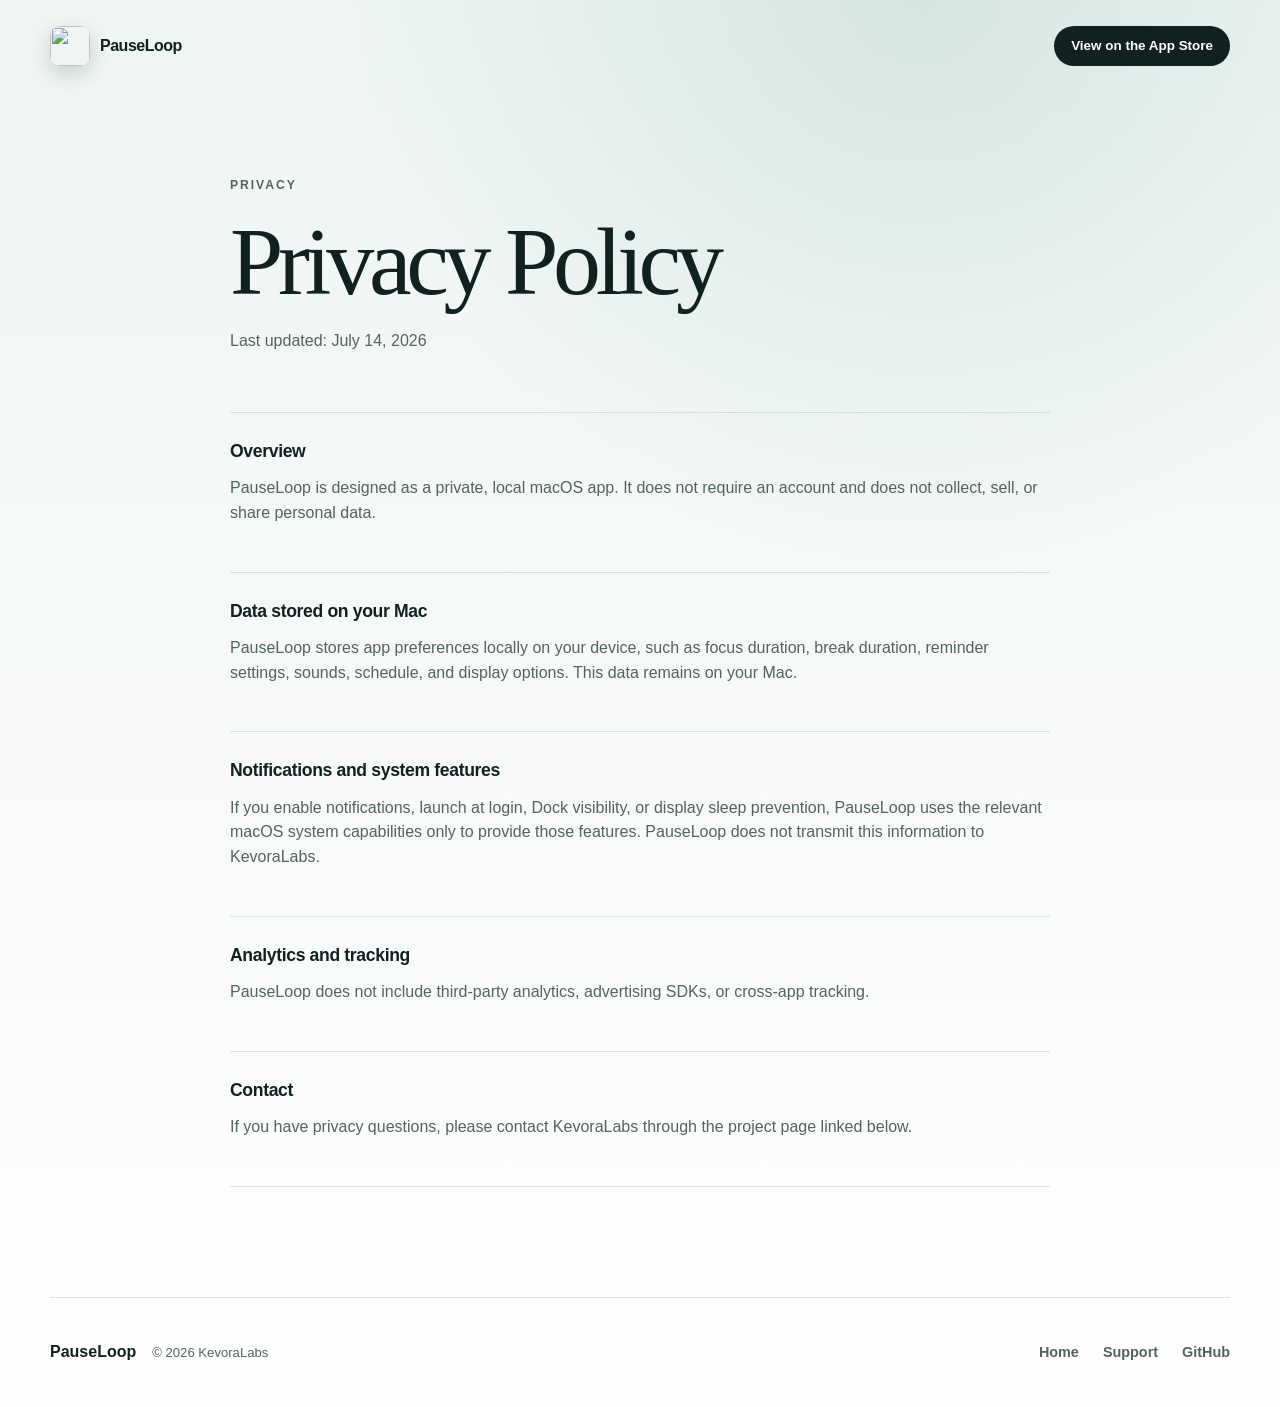
==== privacy.html @ a6ae3cb4 "feat: add Homebrew installation section and navigation" ====
<!doctype html>
<html lang="en">
<head>
  <meta charset="utf-8">
  <meta name="viewport" content="width=device-width, initial-scale=1">
  <meta name="description" content="PauseLoop privacy policy.">
  <meta name="theme-color" content="#e8f1ef">
  <title>Privacy Policy — PauseLoop</title>
  <link rel="icon" href="assets/app-icon.webp">
  <link rel="stylesheet" href="styles.css">
</head>
<body class="simple-page">
  <header class="site-header simple-header">
    <div class="shell nav-inner">
      <a class="brand" href="index.html" aria-label="PauseLoop home">
        <img src="assets/app-icon.webp" alt="" width="42" height="42">
        <span>PauseLoop</span>
      </a>
      <div class="nav-actions">
        <a class="nav-download" href="macappstore://itunes.apple.com/app/id6790401487?mt=12&amp;l=us">View on the App Store</a>
      </div>
    </div>
  </header>

  <main class="legal shell">
    <p class="eyebrow">Privacy</p>
    <h1>Privacy Policy</h1>
    <p class="legal-updated">Last updated: July 14, 2026</p>

    <section>
      <h2>Overview</h2>
      <p>PauseLoop is designed as a private, local macOS app. It does not require an account and does not collect, sell, or share personal data.</p>
    </section>

    <section>
      <h2>Data stored on your Mac</h2>
      <p>PauseLoop stores app preferences locally on your device, such as focus duration, break duration, reminder settings, sounds, schedule, and display options. This data remains on your Mac.</p>
    </section>

    <section>
      <h2>Notifications and system features</h2>
      <p>If you enable notifications, launch at login, Dock visibility, or display sleep prevention, PauseLoop uses the relevant macOS system capabilities only to provide those features. PauseLoop does not transmit this information to KevoraLabs.</p>
    </section>

    <section>
      <h2>Analytics and tracking</h2>
      <p>PauseLoop does not include third-party analytics, advertising SDKs, or cross-app tracking.</p>
    </section>

    <section>
      <h2>Contact</h2>
      <p>If you have privacy questions, please contact KevoraLabs through the project page linked below.</p>
    </section>
  </main>

  <footer class="footer shell">
    <div><strong>PauseLoop</strong><span>© 2026 KevoraLabs</span></div>
    <nav aria-label="Footer navigation">
      <a href="index.html">Home</a>
      <a href="support.html">Support</a>
      <a href="https://github.com/KevoraLabs/pauseloop-site">GitHub</a>
    </nav>
  </footer>
</body>
</html>
---- styles.css ----
:root {
  --ink: #10211f;
  --ink-soft: #53635f;
  --pine: #2f806e;
  --pine-deep: #174f44;
  --mist: #e8f1ef;
  --fog: #f6f9f8;
  --white: #ffffff;
  --night: #071714;
  --ember: #f4a51c;
  --line: rgba(16, 33, 31, 0.12);
  --shadow: 0 36px 90px rgba(18, 53, 47, 0.16);
  --shell: min(1180px, calc(100vw - 48px));
  color-scheme: light;
}

* { box-sizing: border-box; }
html { scroll-behavior: smooth; }
body {
  margin: 0;
  color: var(--ink);
  background: var(--fog);
  font-family: -apple-system, BlinkMacSystemFont, "SF Pro Text", "PingFang SC", "Hiragino Sans", sans-serif;
  font-size: 16px;
  line-height: 1.55;
  -webkit-font-smoothing: antialiased;
}
img { max-width: 100%; display: block; }
a { color: inherit; }
button, select { font: inherit; }
.shell { width: var(--shell); margin-inline: auto; }
.visually-hidden {
  position: absolute; width: 1px; height: 1px; padding: 0; margin: -1px;
  overflow: hidden; clip: rect(0, 0, 0, 0); white-space: nowrap; border: 0;
}
.skip-link {
  position: fixed; top: 10px; left: 10px; z-index: 100;
  padding: 10px 14px; border-radius: 10px; background: var(--night); color: white;
  transform: translateY(-150%); transition: transform .2s ease;
}
.skip-link:focus { transform: translateY(0); }

.site-header {
  position: fixed; z-index: 50; inset: 0 0 auto;
  padding: 14px 0;
  transition: background .25s ease, border-color .25s ease, backdrop-filter .25s ease;
}
.site-header.scrolled {
  background: rgba(246, 249, 248, 0.84);
  border-bottom: 1px solid rgba(16, 33, 31, 0.08);
  -webkit-backdrop-filter: blur(18px);
  backdrop-filter: blur(18px);
}
.nav-inner { min-height: 48px; display: flex; align-items: center; justify-content: space-between; gap: 30px; }
.brand { display: inline-flex; align-items: center; gap: 10px; text-decoration: none; font-weight: 760; letter-spacing: -0.03em; }
.brand img { width: 40px; height: 40px; border-radius: 10px; box-shadow: 0 8px 20px rgba(7, 23, 20, .16); }
.desktop-nav { display: flex; gap: 32px; margin-left: auto; }
.desktop-nav a, .footer a { color: var(--ink-soft); text-decoration: none; font-size: .9rem; font-weight: 600; }
.desktop-nav a:hover, .footer a:hover { color: var(--pine); }
.nav-actions { display: flex; align-items: center; gap: 10px; }
.language-control select {
  border: 1px solid var(--line); border-radius: 999px; padding: 9px 30px 9px 13px;
  color: var(--ink); background: rgba(255,255,255,.62); cursor: pointer;
}
.nav-download {
  text-decoration: none; border-radius: 999px; background: var(--ink); color: white;
  padding: 10px 17px; font-size: .84rem; font-weight: 700; white-space: nowrap;
  transition: transform .2s ease, background .2s ease;
}
.nav-download:hover { transform: translateY(-1px); background: var(--pine-deep); }

.hero {
  position: relative; min-height: 1120px; padding: 172px 0 96px; overflow: hidden;
  background: linear-gradient(180deg, #eef5f3 0%, #f6f9f8 72%);
}
.hero-atmosphere { position: absolute; inset: 0; pointer-events: none; overflow: hidden; }
.hero-atmosphere::before, .hero-atmosphere::after, .hero-atmosphere span {
  content: ""; position: absolute; border-radius: 50%; filter: blur(2px);
}
.hero-atmosphere::before { width: 520px; height: 520px; left: -210px; top: 110px; border: 1px solid rgba(47,128,110,.18); }
.hero-atmosphere::after { width: 750px; height: 750px; right: -360px; top: -320px; border: 1px solid rgba(47,128,110,.14); }
.hero-atmosphere span { width: 300px; height: 300px; left: 64%; top: 20%; background: rgba(244,165,28,.11); filter: blur(100px); }
.hero-copy { position: relative; z-index: 2; text-align: center; max-width: 920px; }
.eyebrow {
  margin: 0 0 20px; color: var(--pine); font-size: .76rem; font-weight: 800;
  letter-spacing: .16em; text-transform: uppercase;
}
.hero h1, h2 {
  font-family: "Iowan Old Style", "Palatino Linotype", "Songti SC", Georgia, serif;
  font-weight: 500; letter-spacing: -0.055em; line-height: .98;
}
.hero h1 { margin: 0; font-size: clamp(4rem, 9vw, 8rem); }
.hero h1 em, h2 em { color: var(--pine); font-weight: 500; }
.hero-lede { max-width: 720px; margin: 34px auto 0; color: var(--ink-soft); font-size: clamp(1.08rem, 2vw, 1.35rem); }
.hero-actions { display: flex; justify-content: center; align-items: center; gap: 26px; margin-top: 34px; }
.store-button {
  display: inline-flex; align-items: center; gap: 11px; padding: 11px 19px 11px 15px;
  border-radius: 15px; background: var(--night); color: white; text-decoration: none;
  box-shadow: 0 12px 30px rgba(7,23,20,.18); transition: transform .2s ease, box-shadow .2s ease;
}
.store-button:hover { transform: translateY(-2px); box-shadow: 0 17px 36px rgba(7,23,20,.24); }
.store-button svg { width: 27px; height: 27px; fill: currentColor; }
.store-button span { display: grid; text-align: left; line-height: 1.05; }
.store-button small { font-size: .66rem; opacity: .76; }
.store-button strong { font-size: 1.05rem; letter-spacing: -.02em; }
.quiet-link { display: inline-flex; gap: 10px; text-decoration: none; color: var(--ink-soft); font-weight: 650; }
.quiet-link:hover { color: var(--pine); }
.requirements { color: #70807c; font-size: .82rem; margin: 20px 0 0; }
.hero-product { position: relative; z-index: 2; margin-top: 72px; }
.hero-product img {
  position: relative;
  width: min(1060px, 92%);
  height: auto;
  aspect-ratio: 1944 / 1808;
  margin: 0 auto;
  filter: drop-shadow(0 46px 50px rgba(12, 42, 37, .22));
}
.product-halo {
  position: absolute; width: 82%; aspect-ratio: 1944 / 1808; left: 9%; top: 7%; border-radius: 48%;
  background: radial-gradient(ellipse, rgba(47,128,110,.20), transparent 66%); filter: blur(34px);
}

.rhythm-section { position: relative; padding: 150px 0 130px; background: var(--white); overflow: hidden; }
.rhythm-intro { display: grid; grid-template-columns: 1fr 1fr; column-gap: 70px; align-items: end; }
.rhythm-intro .eyebrow { grid-column: 1 / -1; }
h2 { margin: 0; font-size: clamp(3.1rem, 6vw, 6rem); }
.rhythm-intro > p:last-child { color: var(--ink-soft); font-size: 1.12rem; max-width: 470px; margin: 0 0 8px; }
.rhythm-track {
  position: relative; display: grid; grid-template-columns: 1.5fr .6fr 1fr; gap: 18px;
  margin-top: 94px; padding-top: 44px;
}
.track-line { position: absolute; inset: 0 0 auto; height: 2px; background: var(--line); }
.track-progress { display: block; width: calc(var(--rhythm-progress, 0) * 100%); height: 100%; background: var(--pine); transition: width .08s linear; }
.track-cursor {
  position: absolute; left: calc(var(--rhythm-progress, 0) * 100%); top: 50%; width: 14px; height: 14px;
  border-radius: 50%; background: var(--ember); box-shadow: 0 0 0 7px rgba(244,165,28,.16);
  transform: translate(-50%, -50%); transition: left .08s linear;
}
.interval { min-height: 215px; padding: 28px; border-top: 3px solid; background: #f5f8f7; }
.interval span { display: block; color: var(--ink-soft); font-size: .84rem; font-weight: 750; }
.interval strong { display: inline-block; margin-top: 28px; font-family: "Iowan Old Style", Georgia, serif; font-size: 5rem; font-weight: 500; line-height: .85; letter-spacing: -.07em; }
.interval small { margin-left: 9px; color: var(--ink-soft); }
.interval-focus { border-color: var(--pine); }
.interval-short { border-color: var(--ember); background: #fff9ee; }
.interval-long { border-color: #315b75; background: #f1f6f9; }
.rhythm-note { margin-top: 24px; color: var(--ink-soft); font-size: .85rem; text-align: right; }

.experience { padding: 150px 0; }
.section-heading { display: grid; grid-template-columns: 1.2fr .8fr; gap: 70px; align-items: end; }
.section-heading h2 { font-size: clamp(3rem, 5vw, 5rem); }
.section-heading > p { max-width: 460px; margin: 0 0 6px; color: var(--ink-soft); font-size: 1.08rem; }
.shot-switcher { margin-top: 72px; }
.shot-tabs { display: flex; width: max-content; margin: 0 auto 20px; padding: 5px; border-radius: 999px; background: #e5ecea; }
.shot-tabs button { border: 0; border-radius: 999px; padding: 10px 20px; color: var(--ink-soft); background: transparent; cursor: pointer; font-weight: 700; }
.shot-tabs button[aria-selected="true"] { color: var(--pine-deep); background: white; box-shadow: 0 4px 16px rgba(16,33,31,.08); }
.shot-stage { position: relative; }
.shot-stage img {
  position: relative;
  z-index: 1;
  width: 100%;
  height: auto;
  aspect-ratio: 1944 / 1808;
  filter: drop-shadow(0 34px 38px rgba(12,42,37,.18));
  transition: opacity .18s ease, transform .25s ease;
}
.shot-stage img.changing { opacity: 0; transform: translateY(8px); }
.shot-glow { position: absolute; inset: 7% 3% 7%; border-radius: 48%; background: rgba(47,128,110,.18); filter: blur(65px); }
.shot-caption { max-width: 670px; margin: 24px auto 0; color: var(--ink-soft); text-align: center; }

.break-moment { position: relative; min-height: 790px; display: flex; align-items: center; padding: 140px 0; color: white; background: var(--night); overflow: hidden; }
.break-vignette { position: absolute; inset: 0; }
.break-vignette::before { content: ""; position: absolute; inset: 0; background: radial-gradient(circle at 68% 48%, rgba(46,138,112,.42), transparent 34%); }
.break-vignette::after { content: ""; position: absolute; width: 760px; height: 760px; right: -100px; top: 5%; border: 1px solid rgba(255,255,255,.13); border-radius: 50%; }
.break-vignette span { position: absolute; border: 1px solid rgba(255,255,255,.1); border-radius: 50%; }
.break-vignette span:nth-child(1) { width: 500px; height: 500px; right: 30px; top: 20%; }
.break-vignette span:nth-child(2) { width: 300px; height: 300px; right: 130px; top: 33%; }
.break-vignette span:nth-child(3) { width: 90px; height: 90px; right: 235px; top: 47%; background: rgba(255,255,255,.08); box-shadow: 0 0 70px rgba(255,255,255,.16); }
.break-copy { position: relative; z-index: 1; }
.eyebrow.light { color: #96c7bc; }
.break-copy h2 { max-width: 870px; }
.break-copy h2 em { color: #9bd3c7; }
.break-copy > p:not(.eyebrow) { max-width: 570px; margin: 32px 0; color: rgba(255,255,255,.66); font-size: 1.1rem; }
.break-copy ul { display: flex; gap: 30px; padding: 0; margin: 44px 0 0; list-style: none; }
.break-copy li { padding-top: 14px; border-top: 1px solid rgba(255,255,255,.26); font-size: .84rem; color: rgba(255,255,255,.82); }

.details { display: grid; grid-template-columns: .9fr 1.1fr; gap: 110px; padding: 150px 0; }
.detail-lead { position: sticky; top: 150px; align-self: start; }
.detail-lead h2 { font-size: clamp(3rem, 5vw, 5.2rem); }
.detail-list { border-top: 1px solid var(--line); }
.detail-list article { display: grid; grid-template-columns: 44px 1fr; gap: 18px; padding: 34px 0; border-bottom: 1px solid var(--line); }
.detail-list article > span { width: 38px; height: 38px; display: grid; place-items: center; border-radius: 50%; color: var(--pine); background: var(--mist); font-size: 1.2rem; }
.detail-list h3 { margin: 0 0 8px; font-size: 1.15rem; }
.detail-list p { max-width: 500px; margin: 0; color: var(--ink-soft); }

.closing { padding: 120px 0 145px; text-align: center; border-top: 1px solid var(--line); }
.closing img { margin: 0 auto 30px; border-radius: 25%; box-shadow: 0 22px 55px rgba(7,23,20,.18); }
.closing h2 { max-width: 930px; margin-inline: auto; }
.closing > p:not(.eyebrow) { color: var(--ink-soft); font-size: 1.1rem; }
.closing .store-button { margin-top: 12px; }
.footer { min-height: 110px; display: flex; justify-content: space-between; align-items: center; border-top: 1px solid var(--line); }
.footer > div { display: flex; gap: 16px; align-items: baseline; }
.footer span { color: var(--ink-soft); font-size: .82rem; }
.footer nav { display: flex; gap: 24px; }

.simple-page {
  min-height: 100vh;
  background:
    radial-gradient(circle at 72% 0%, rgba(47, 128, 110, 0.13), transparent 34%),
    linear-gradient(180deg, #eef5f3 0%, var(--fog) 48%, #fff 100%);
}
.simple-header {
  position: static;
  padding-top: 22px;
}
.legal {
  max-width: 820px;
  padding: 92px 0 110px;
}
.legal h1 {
  margin: 0;
  font-family: "Iowan Old Style", "Palatino Linotype", "Songti SC", Georgia, serif;
  font-size: clamp(3.4rem, 8vw, 6rem);
  font-weight: 500;
  letter-spacing: -0.055em;
  line-height: .98;
}
.legal-updated {
  margin: 20px 0 58px;
  color: var(--ink-soft);
}
.legal section {
  padding: 30px 0;
  border-top: 1px solid var(--line);
}
.legal section:last-child {
  border-bottom: 1px solid var(--line);
}
.legal h2 {
  margin: 0 0 12px;
  font-family: inherit;
  font-size: 1.1rem;
  font-weight: 800;
  letter-spacing: -0.02em;
}
.legal p,
.legal li {
  color: var(--ink-soft);
}
.legal ul {
  margin: 0;
  padding-left: 1.2rem;
}
.support-link {
  display: inline-flex;
  margin-top: 6px;
  color: var(--pine-deep);
  font-weight: 750;
  text-decoration-thickness: 2px;
  text-underline-offset: 4px;
}

.reveal { opacity: 0; transform: translateY(24px); transition: opacity .7s ease, transform .7s cubic-bezier(.2,.7,.2,1); }
.reveal.visible { opacity: 1; transform: none; }
:focus-visible { outline: 3px solid var(--ember); outline-offset: 4px; }

@media (max-width: 900px) {
  :root { --shell: min(100% - 32px, 720px); }
  .desktop-nav { display: none; }
  .nav-download { display: none; }
  .hero { min-height: auto; padding-top: 150px; }
  .hero-product { margin-top: 54px; }
  .rhythm-intro, .section-heading, .details { grid-template-columns: 1fr; gap: 34px; }
  .rhythm-intro > p:last-child, .section-heading > p { margin: 0; }
  .rhythm-track { grid-template-columns: 1fr 1fr; }
  .interval-focus { grid-column: 1 / -1; }
  .details { padding-block: 110px; }
  .detail-lead { position: static; }
  .break-vignette { opacity: .6; transform: translateX(34%); }
}

@media (max-width: 620px) {
  .site-header { padding-block: 9px; }
  .brand img { width: 36px; height: 36px; }
  .language-control select { max-width: 126px; }
  .hero { padding: 130px 0 72px; }
  .hero h1 { font-size: clamp(3.5rem, 17vw, 5rem); }
  .hero-actions { flex-direction: column; gap: 17px; }
  .hero-product { width: calc(100% + 80px); margin-left: -40px; }
  .rhythm-section, .experience { padding-block: 96px; }
  h2 { font-size: 3.2rem; }
  .rhythm-track { grid-template-columns: 1fr; margin-top: 65px; }
  .interval-focus { grid-column: auto; }
  .track-line { display: none; }
  .rhythm-note { text-align: left; }
  .shot-tabs { width: 100%; }
  .shot-tabs button { flex: 1; padding-inline: 8px; font-size: .85rem; }
  .shot-stage { width: calc(100% + 64px); margin-left: -32px; }
  .break-moment { min-height: 700px; padding-block: 100px; }
  .break-copy ul { display: grid; gap: 16px; }
  .break-vignette { transform: translateX(60%); }
  .details { gap: 60px; }
  .closing { padding-block: 96px; }
  .footer { padding-block: 32px; flex-direction: column; align-items: flex-start; gap: 22px; }
  .footer > div { display: grid; gap: 2px; }
}

@media (prefers-reduced-motion: reduce) {
  html { scroll-behavior: auto; }
  *, *::before, *::after { animation-duration: .01ms !important; transition-duration: .01ms !important; }
  .reveal { opacity: 1; transform: none; }
}

.hero-homebrew { color: var(--ink-soft); font-size: .88rem; margin-top: 16px; display: flex; align-items: center; justify-content: center; gap: 8px; flex-wrap: wrap; }
.homebrew-inline-link { color: var(--pine); font-weight: 600; text-decoration: none; transition: color .2s ease; }
.homebrew-inline-link:hover { color: var(--pine-deep); text-decoration: underline; }
.homebrew-inline-link code { background: rgba(47, 128, 110, 0.1); padding: 3px 8px; border-radius: 6px; font-family: ui-monospace, SFMono-Regular, Consolas, monospace; font-size: .82rem; color: var(--ink); }

.install-section { padding-block: 100px 40px; }
.install-card { background: linear-gradient(145deg, #0e2420, #081a17); border: 1px solid rgba(47, 128, 110, 0.3); border-radius: 28px; padding: 52px; color: white; box-shadow: 0 24px 70px rgba(7, 23, 20, 0.28); }
.install-header { max-width: 680px; margin-bottom: 38px; }
.install-badge { display: inline-flex; align-items: center; gap: 8px; background: rgba(47, 128, 110, 0.25); color: #44bba2; padding: 6px 14px; border-radius: 99px; font-size: .74rem; font-weight: 800; letter-spacing: .12em; text-transform: uppercase; margin-bottom: 18px; }
.install-header h2 { margin: 0 0 12px; font-size: clamp(2.5rem, 4vw, 3.8rem); line-height: 1.05; color: white; }
.install-desc { color: #a4beba; font-size: 1.1rem; line-height: 1.6; margin: 0; }

.terminal-box { background: #040c0b; border-radius: 18px; border: 1px solid rgba(255, 255, 255, 0.1); overflow: hidden; box-shadow: 0 20px 45px rgba(0, 0, 0, 0.4); }
.terminal-top { background: #0a1614; padding: 12px 18px; display: flex; align-items: center; justify-content: space-between; border-bottom: 1px solid rgba(255, 255, 255, 0.08); }
.terminal-dots { display: flex; gap: 7px; }
.terminal-dots span { width: 11px; height: 11px; border-radius: 50%; background: #ff5f56; }
.terminal-dots span:nth-child(2) { background: #ffbd2e; }
.terminal-dots span:nth-child(3) { background: #27c93f; }
.terminal-title { font-size: .8rem; color: #6e8884; font-family: ui-monospace, SFMono-Regular, Consolas, monospace; font-weight: 600; }
.copy-btn { background: rgba(255, 255, 255, 0.08); border: 1px solid rgba(255, 255, 255, 0.14); color: #d4e0dd; border-radius: 8px; padding: 6px 12px; font-size: .8rem; font-weight: 600; cursor: pointer; display: inline-flex; align-items: center; gap: 6px; transition: all .2s ease; }
.copy-btn:hover { background: rgba(255, 255, 255, 0.18); border-color: rgba(255, 255, 255, 0.28); color: white; }
.copy-btn.copied { background: rgba(47, 128, 110, 0.35); border-color: rgba(68, 187, 162, 0.6); color: #44bba2; }

.terminal-code { padding: 24px; font-family: ui-monospace, SFMono-Regular, Menlo, Monaco, Consolas, monospace; font-size: 1rem; color: #e2f0ed; display: flex; align-items: center; gap: 12px; overflow-x: auto; }
.terminal-code .prompt { color: #2f806e; font-weight: 700; user-select: none; }
.terminal-code code { font-family: inherit; white-space: nowrap; }

.install-steps { display: grid; grid-template-columns: repeat(3, 1fr); gap: 20px; margin-top: 34px; }
.install-step { background: rgba(255, 255, 255, 0.04); border: 1px solid rgba(255, 255, 255, 0.08); border-radius: 18px; padding: 22px; display: flex; gap: 16px; align-items: flex-start; }
.step-num { width: 34px; height: 34px; border-radius: 10px; background: rgba(47, 128, 110, 0.25); color: #44bba2; display: grid; place-items: center; font-weight: 800; font-size: .9rem; flex-shrink: 0; }
.install-step h3 { margin: 0 0 6px; font-size: 1.05rem; font-weight: 700; color: white; }
.install-step p { margin: 0; color: #a4beba; font-size: .88rem; line-height: 1.55; }
.mini-code { background: rgba(47, 128, 110, 0.2); padding: 2px 6px; border-radius: 5px; font-family: ui-monospace, SFMono-Regular, Consolas, monospace; font-size: .8rem; color: #44bba2; word-break: break-all; }

@media (max-width: 900px) {
  .install-steps { grid-template-columns: 1fr; gap: 14px; }
  .install-card { padding: 32px 24px; }
  .install-section { padding-block: 70px 30px; }
}
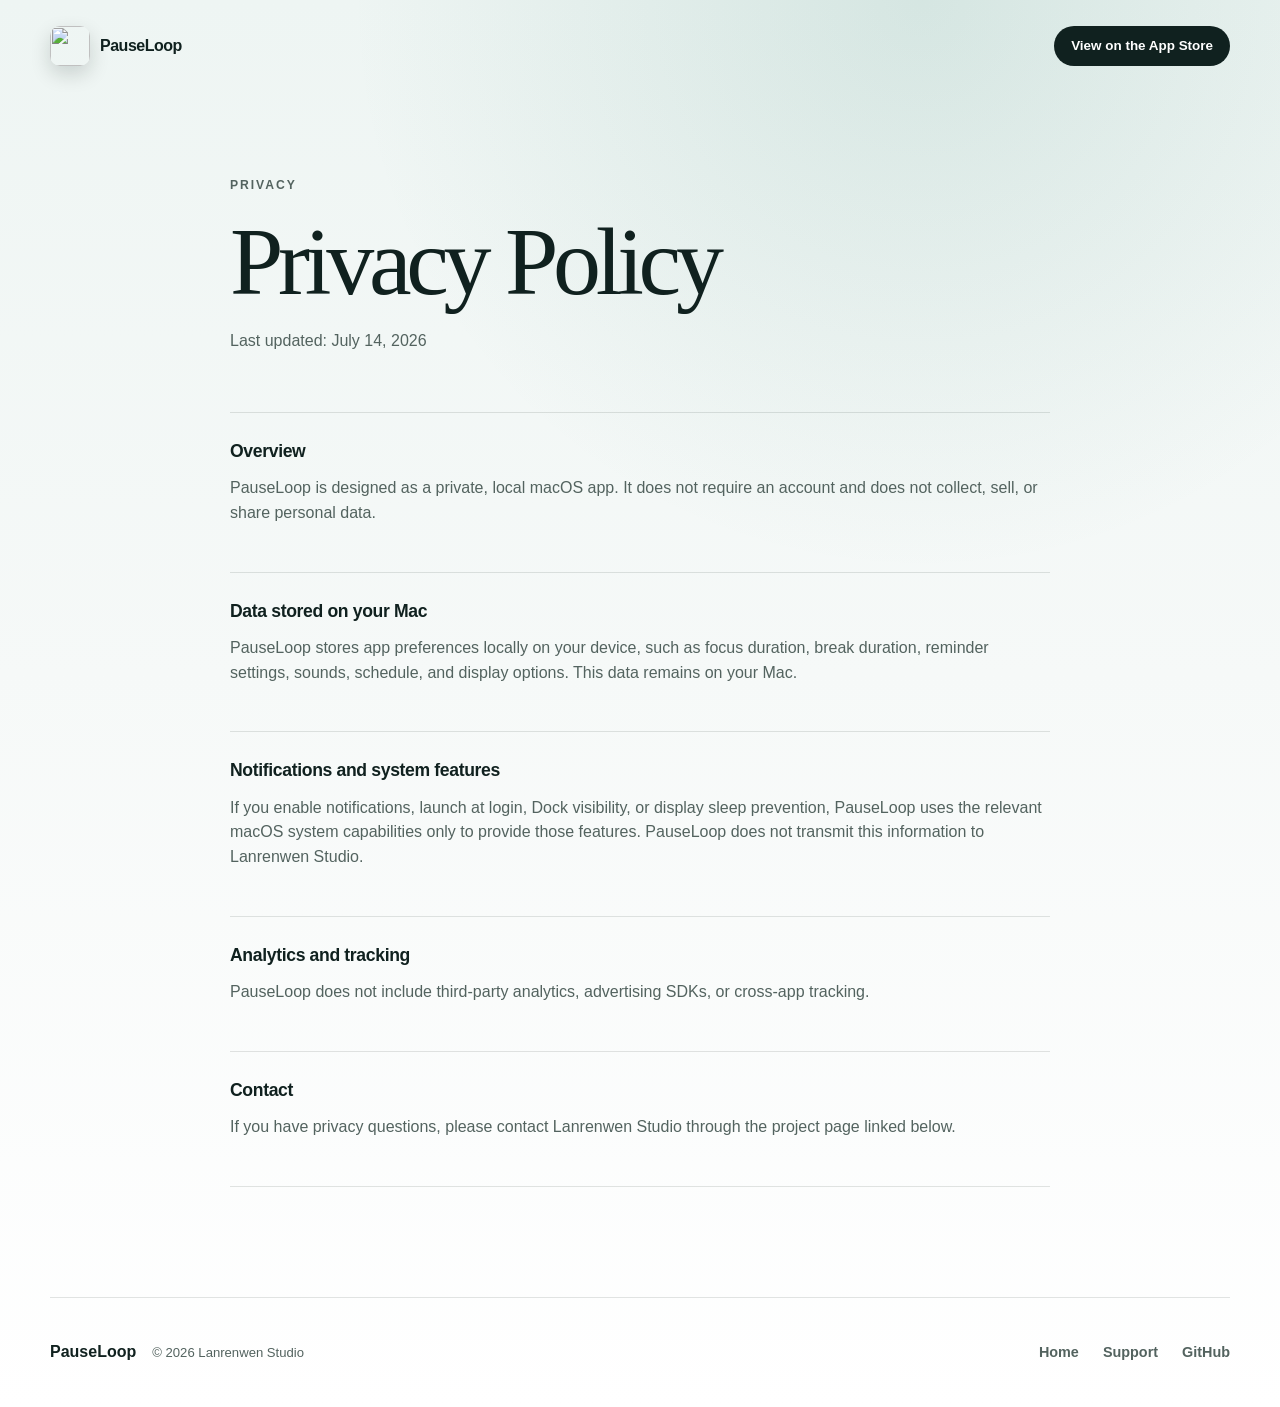
==== commit df2bb2b5: "chore: complete Lanrenwen Studio rebrand" ====
--- a/privacy.html
+++ b/privacy.html
@@ -39,7 +39,7 @@
 
     <section>
       <h2>Notifications and system features</h2>
-      <p>If you enable notifications, launch at login, Dock visibility, or display sleep prevention, PauseLoop uses the relevant macOS system capabilities only to provide those features. PauseLoop does not transmit this information to KevoraLabs.</p>
+      <p>If you enable notifications, launch at login, Dock visibility, or display sleep prevention, PauseLoop uses the relevant macOS system capabilities only to provide those features. PauseLoop does not transmit this information to Lanrenwen Studio.</p>
     </section>
 
     <section>
@@ -49,16 +49,16 @@
 
     <section>
       <h2>Contact</h2>
-      <p>If you have privacy questions, please contact KevoraLabs through the project page linked below.</p>
+      <p>If you have privacy questions, please contact Lanrenwen Studio through the project page linked below.</p>
     </section>
   </main>
 
   <footer class="footer shell">
-    <div><strong>PauseLoop</strong><span>© 2026 KevoraLabs</span></div>
+    <div><strong>PauseLoop</strong><span>© 2026 Lanrenwen Studio</span></div>
     <nav aria-label="Footer navigation">
       <a href="index.html">Home</a>
       <a href="support.html">Support</a>
-      <a href="https://github.com/KevoraLabs/pauseloop-site">GitHub</a>
+      <a href="https://github.com/LanrenwenStudio/pauseloop-site">GitHub</a>
     </nav>
   </footer>
 </body>
--- a/styles.css
+++ b/styles.css
@@ -92,7 +92,22 @@
 .hero h1 { margin: 0; font-size: clamp(4rem, 9vw, 8rem); }
 .hero h1 em, h2 em { color: var(--pine); font-weight: 500; }
 .hero-lede { max-width: 720px; margin: 34px auto 0; color: var(--ink-soft); font-size: clamp(1.08rem, 2vw, 1.35rem); }
-.hero-actions { display: flex; justify-content: center; align-items: center; gap: 26px; margin-top: 34px; }
+.hero-cta-group {
+  margin-top: 36px;
+  display: flex;
+  flex-direction: column;
+  align-items: center;
+  gap: 16px;
+}
+
+.hero-buttons-row {
+  display: flex;
+  align-items: center;
+  justify-content: center;
+  gap: 16px;
+  flex-wrap: wrap;
+}
+
 .store-button {
   display: inline-flex; align-items: center; gap: 11px; padding: 11px 19px 11px 15px;
   border-radius: 15px; background: var(--night); color: white; text-decoration: none;
@@ -103,9 +118,126 @@
 .store-button span { display: grid; text-align: left; line-height: 1.05; }
 .store-button small { font-size: .66rem; opacity: .76; }
 .store-button strong { font-size: 1.05rem; letter-spacing: -.02em; }
-.quiet-link { display: inline-flex; gap: 10px; text-decoration: none; color: var(--ink-soft); font-weight: 650; }
-.quiet-link:hover { color: var(--pine); }
-.requirements { color: #70807c; font-size: .82rem; margin: 20px 0 0; }
+
+.dmg-button {
+  display: inline-flex;
+  align-items: center;
+  gap: 10px;
+  padding: 13px 22px;
+  border-radius: 15px;
+  background: var(--pine-deep);
+  color: white;
+  text-decoration: none;
+  font-weight: 700;
+  font-size: 0.95rem;
+  box-shadow: 0 12px 30px rgba(47, 128, 110, 0.28);
+  transition: all 0.2s ease;
+}
+
+.dmg-button:hover {
+  transform: translateY(-2px);
+  background: var(--pine);
+  box-shadow: 0 16px 36px rgba(47, 128, 110, 0.38);
+}
+
+.hero-homebrew-bar {
+  display: flex;
+  align-items: center;
+  justify-content: center;
+  gap: 10px;
+  background: rgba(255, 255, 255, 0.85);
+  border: 1px solid rgba(47, 128, 110, 0.22);
+  padding: 6px 8px 6px 14px;
+  border-radius: 999px;
+  box-shadow: 0 8px 24px rgba(7, 23, 20, 0.06);
+  backdrop-filter: blur(10px);
+  max-width: 100%;
+  flex-wrap: wrap;
+}
+
+.brew-tag {
+  font-size: 0.8rem;
+  font-weight: 800;
+  color: var(--pine-deep);
+  letter-spacing: -0.01em;
+}
+
+.brew-code-pill {
+  display: inline-flex;
+  align-items: center;
+  gap: 8px;
+  background: #f0f6f4;
+  border: 1px solid rgba(47, 128, 110, 0.18);
+  padding: 6px 14px;
+  border-radius: 999px;
+  cursor: pointer;
+  font-family: inherit;
+  transition: all 0.2s ease;
+}
+
+.brew-code-pill:hover {
+  background: #e4f0ed;
+  border-color: rgba(47, 128, 110, 0.35);
+}
+
+.brew-code-pill code {
+  font-family: ui-monospace, SFMono-Regular, Consolas, monospace;
+  font-size: 0.84rem;
+  color: var(--ink);
+  white-space: nowrap;
+}
+
+.brew-code-pill .copy-hint {
+  color: var(--pine-deep);
+  font-size: 0.78rem;
+  font-weight: 750;
+  padding: 2px 8px;
+  background: rgba(47, 128, 110, 0.12);
+  border-radius: 999px;
+  transition: all 0.2s ease;
+}
+
+.brew-code-pill.copied {
+  background: #dff2ed;
+  border-color: rgba(68, 187, 162, 0.6);
+}
+
+.brew-code-pill.copied .copy-hint {
+  background: var(--pine-deep);
+  color: white;
+}
+
+.hero-footer-meta {
+  margin-top: 16px;
+  display: flex;
+  align-items: center;
+  justify-content: center;
+  gap: 10px;
+  font-size: 0.85rem;
+  color: var(--ink-soft);
+  flex-wrap: wrap;
+}
+
+.requirements { color: #70807c; font-size: .85rem; margin: 0; }
+
+.preview-scroll-link {
+  color: var(--pine-deep);
+  font-weight: 700;
+  text-decoration: none;
+  display: inline-flex;
+  align-items: center;
+  gap: 4px;
+  transition: color 0.2s ease;
+}
+
+.preview-scroll-link:hover {
+  color: var(--pine);
+  text-decoration: underline;
+}
+
+.meta-dot {
+  opacity: 0.5;
+}
 .hero-product { position: relative; z-index: 2; margin-top: 72px; }
 .hero-product img {
   position: relative;
@@ -311,9 +443,44 @@
 }
 
 .hero-homebrew { color: var(--ink-soft); font-size: .88rem; margin-top: 16px; display: flex; align-items: center; justify-content: center; gap: 8px; flex-wrap: wrap; }
-.homebrew-inline-link { color: var(--pine); font-weight: 600; text-decoration: none; transition: color .2s ease; }
-.homebrew-inline-link:hover { color: var(--pine-deep); text-decoration: underline; }
-.homebrew-inline-link code { background: rgba(47, 128, 110, 0.1); padding: 3px 8px; border-radius: 6px; font-family: ui-monospace, SFMono-Regular, Consolas, monospace; font-size: .82rem; color: var(--ink); }
+.homebrew-inline-copy-btn {
+  background: transparent;
+  border: none;
+  padding: 0;
+  cursor: pointer;
+  display: inline-flex;
+  align-items: center;
+  gap: 8px;
+  font-family: inherit;
+}
+.homebrew-inline-copy-btn code {
+  background: rgba(47, 128, 110, 0.1);
+  padding: 4px 10px;
+  border-radius: 8px;
+  border: 1px solid rgba(47, 128, 110, 0.2);
+  font-family: ui-monospace, SFMono-Regular, Consolas, monospace;
+  font-size: .84rem;
+  color: var(--pine-deep);
+  transition: all .2s ease;
+}
+.homebrew-inline-copy-btn:hover code {
+  background: rgba(47, 128, 110, 0.18);
+  border-color: rgba(47, 128, 110, 0.35);
+}
+.homebrew-inline-copy-btn .copy-hint {
+  color: var(--pine);
+  font-size: .8rem;
+  font-weight: 700;
+  transition: color .2s ease;
+}
+.homebrew-inline-copy-btn.copied code {
+  background: rgba(47, 128, 110, 0.25);
+  border-color: rgba(68, 187, 162, 0.6);
+  color: #1b6353;
+}
+.homebrew-inline-copy-btn.copied .copy-hint {
+  color: #1b6353;
+}
 
 .install-section { padding-block: 100px 40px; }
 .install-card { background: linear-gradient(145deg, #0e2420, #081a17); border: 1px solid rgba(47, 128, 110, 0.3); border-radius: 28px; padding: 52px; color: white; box-shadow: 0 24px 70px rgba(7, 23, 20, 0.28); }
